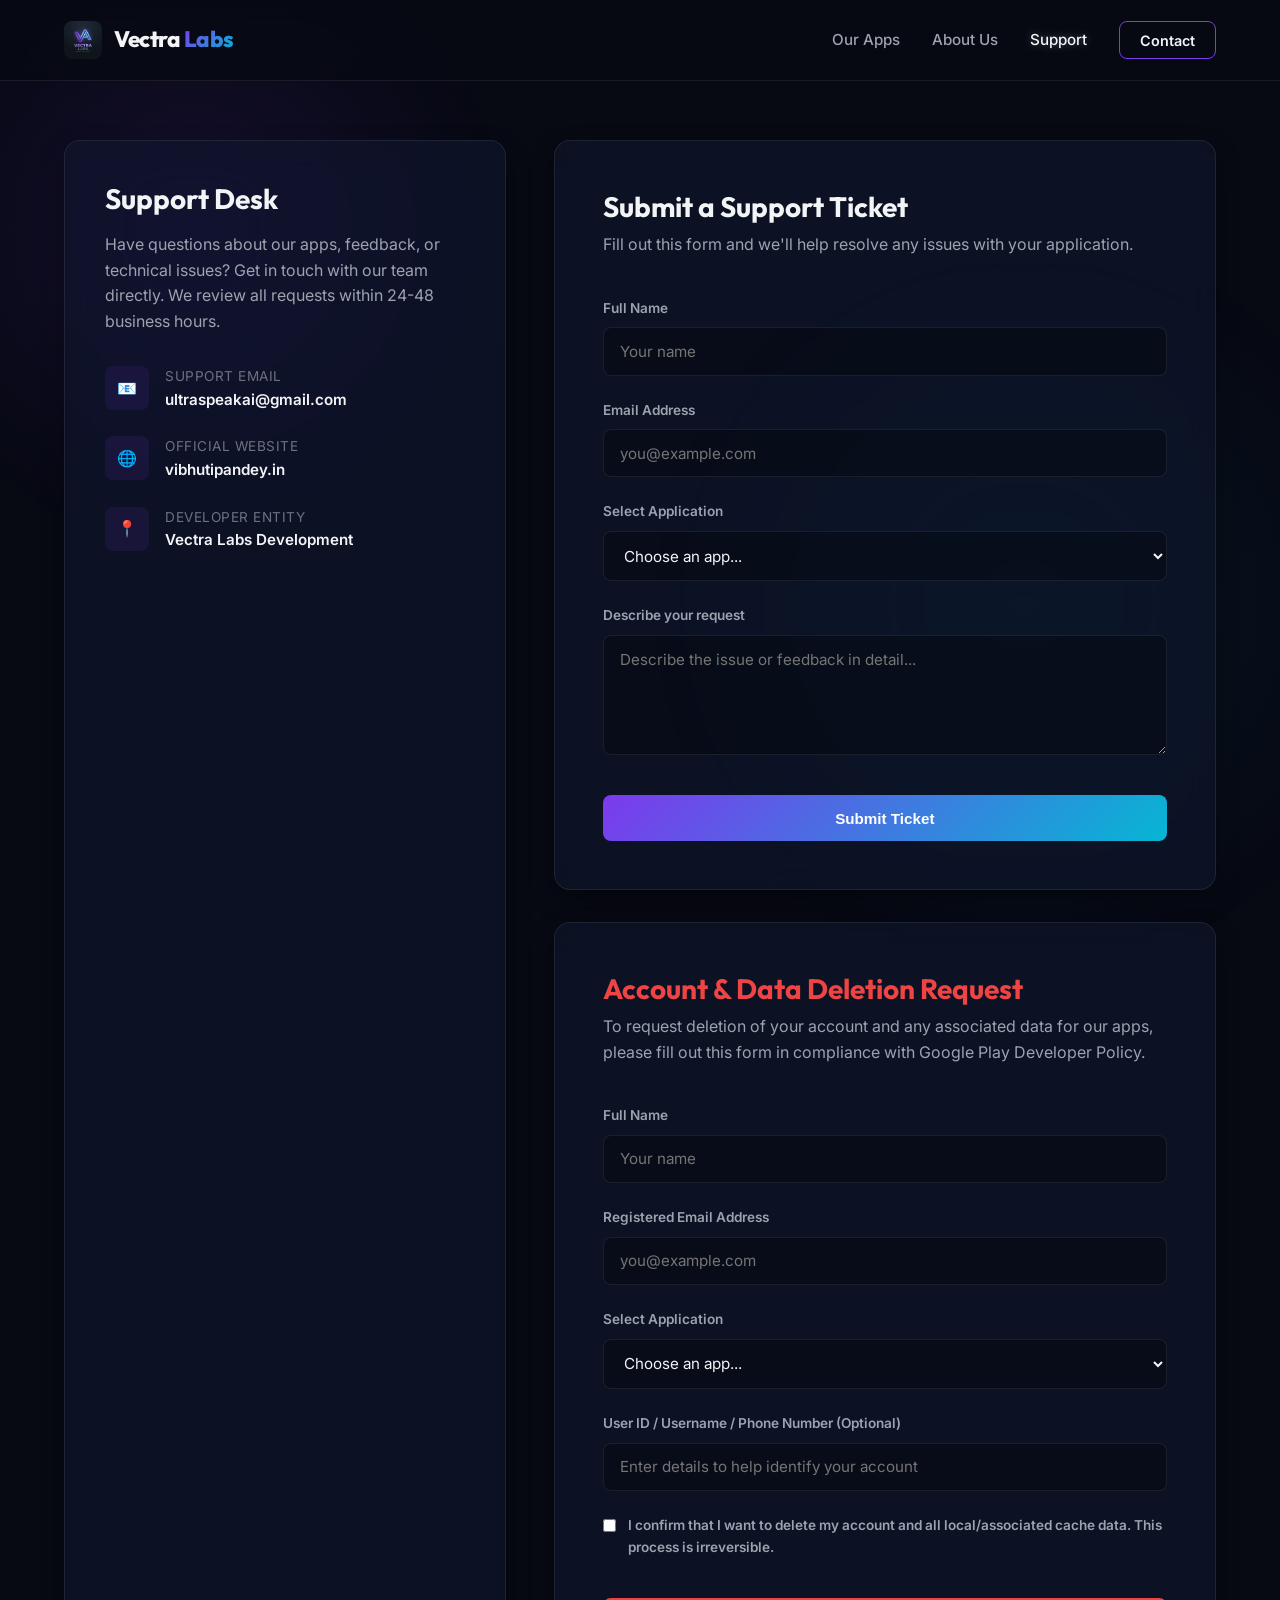
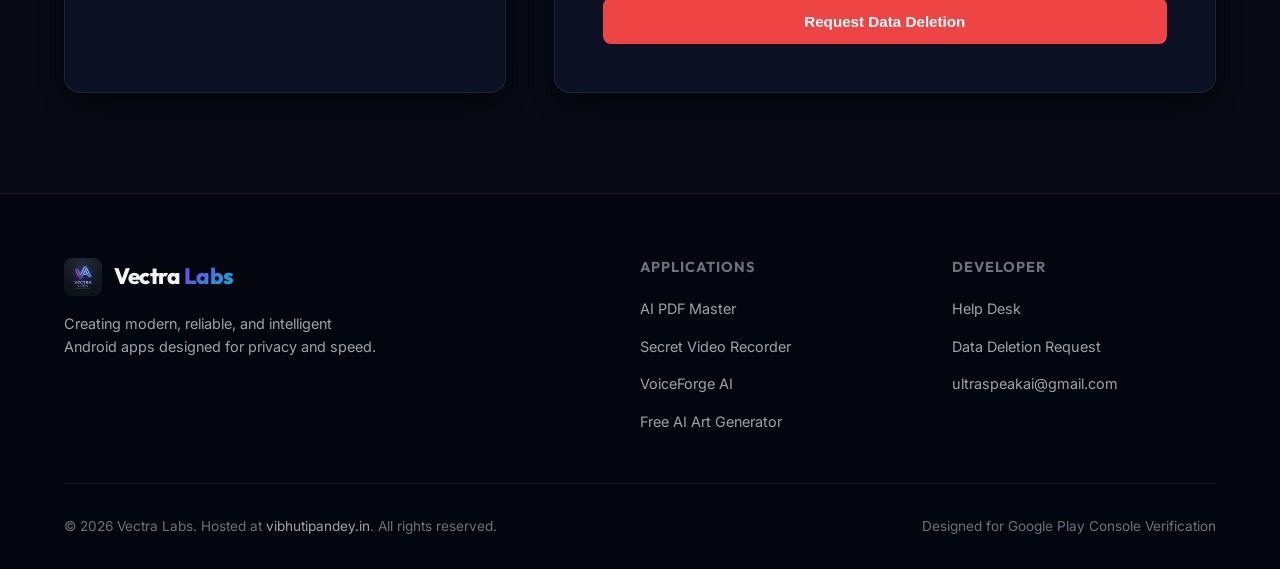
==== contact.html @ c5976eaf "Initial commit of developer webpage" ====
<!DOCTYPE html>
<html lang="en">
<head>
  <meta charset="UTF-8">
  <meta name="viewport" content="width=device-width, initial-scale=1.0">
  <title>Developer Support & Data Deletion | Vectra Labs</title>
  <meta name="description" content="Contact Vectra Labs developer support desk. Submit support requests or account data deletion requests for our Android applications.">
  
  <!-- CSS Stylesheet -->
  <link rel="stylesheet" href="css/style.css">
  <link rel="icon" type="image/png" href="assets/logo.png">
</head>
<body>

  <!-- Navigation Header -->
  <header class="header">
    <div class="container header-container">
      <a href="index.html" class="logo-link">
        <img src="assets/logo.png" alt="Vectra Labs Logo" class="logo-img">
        <div class="logo-text">Vectra <span>Labs</span></div>
      </a>
      
      <button class="menu-toggle" id="menuToggle" aria-label="Toggle Navigation Menu">☰</button>
      
      <ul class="nav-menu" id="navMenu">
        <li><a href="index.html#apps" class="nav-link">Our Apps</a></li>
        <li><a href="index.html#about" class="nav-link">About Us</a></li>
        <li><a href="contact.html" class="nav-link active">Support</a></li>
        <li><a href="contact.html" class="cta-button cta-outline">Contact</a></li>
      </ul>
    </div>
  </header>

  <!-- Support Page Container -->
  <main class="legal-page">
    <div class="container">
      
      <div class="contact-grid">
        
        <!-- Left Side: Contact Info -->
        <section class="contact-info-card glass">
          <h2 class="contact-info-title">Support Desk</h2>
          <p class="contact-info-desc">Have questions about our apps, feedback, or technical issues? Get in touch with our team directly. We review all requests within 24-48 business hours.</p>
          
          <div class="contact-details">
            <div class="contact-item">
              <div class="contact-icon">📧</div>
              <div>
                <div class="contact-label">Support Email</div>
                <div class="contact-value"><a href="mailto:ultraspeakai@gmail.com">ultraspeakai@gmail.com</a></div>
              </div>
            </div>
            
            <div class="contact-item">
              <div class="contact-icon">🌐</div>
              <div>
                <div class="contact-label">Official Website</div>
                <div class="contact-value"><a href="index.html">vibhutipandey.in</a></div>
              </div>
            </div>
            
            <div class="contact-item">
              <div class="contact-icon">📍</div>
              <div>
                <div class="contact-label">Developer Entity</div>
                <div class="contact-value">Vectra Labs Development</div>
              </div>
            </div>
          </div>
        </section>

        <!-- Right Side: Forms -->
        <div>
          <!-- Support Request Form -->
          <section class="form-card glass" style="margin-bottom: 2rem;">
            <h2 class="form-title">Submit a Support Ticket</h2>
            <p class="form-desc">Fill out this form and we'll help resolve any issues with your application.</p>
            
            <form id="supportForm" novalidate>
              <div class="form-group">
                <label for="supportName" class="form-label">Full Name</label>
                <input type="text" id="supportName" class="form-input" placeholder="Your name" required>
              </div>
              
              <div class="form-group">
                <label for="supportEmail" class="form-label">Email Address</label>
                <input type="email" id="supportEmail" class="form-input" placeholder="you@example.com" required>
              </div>
              
              <div class="form-group">
                <label for="supportApp" class="form-label">Select Application</label>
                <select id="supportApp" class="form-select" required>
                  <option value="" disabled selected>Choose an app...</option>
                  <option value="ai-pdf-master">AI PDF Master</option>
                  <option value="secret-video-recorder">Secret Video Recorder</option>
                  <option value="voiceforge-ai">VoiceForge AI</option>
                  <option value="free-ai-art-generator">Free AI Art Generator</option>
                </select>
              </div>
              
              <div class="form-group">
                <label for="supportMessage" class="form-label">Describe your request</label>
                <textarea id="supportMessage" class="form-textarea" placeholder="Describe the issue or feedback in detail..." required></textarea>
              </div>
              
              <button type="submit" class="cta-button cta-solid submit-btn">Submit Ticket</button>
            </form>
          </section>

          <!-- Account/Data Deletion Request Form -->
          <section class="form-card glass" id="deletion">
            <h2 class="form-title" style="color: var(--error);">Account & Data Deletion Request</h2>
            <p class="form-desc">To request deletion of your account and any associated data for our apps, please fill out this form in compliance with Google Play Developer Policy.</p>
            
            <form id="deletionForm" novalidate>
              <div class="form-group">
                <label for="deleteName" class="form-label">Full Name</label>
                <input type="text" id="deleteName" class="form-input" placeholder="Your name" required>
              </div>
              
              <div class="form-group">
                <label for="deleteEmail" class="form-label">Registered Email Address</label>
                <input type="email" id="deleteEmail" class="form-input" placeholder="you@example.com" required>
              </div>
              
              <div class="form-group">
                <label for="deleteApp" class="form-label">Select Application</label>
                <select id="deleteApp" class="form-select" required>
                  <option value="" disabled selected>Choose an app...</option>
                  <option value="ai-pdf-master">AI PDF Master</option>
                  <option value="secret-video-recorder">Secret Video Recorder</option>
                  <option value="voiceforge-ai">VoiceForge AI</option>
                  <option value="free-ai-art-generator">Free AI Art Generator</option>
                </select>
              </div>
              
              <div class="form-group">
                <label for="deleteMessage" class="form-label">User ID / Username / Phone Number (Optional)</label>
                <input type="text" id="deleteMessage" class="form-input" placeholder="Enter details to help identify your account">
              </div>

              <div class="form-group" style="flex-direction: row; align-items: flex-start; gap: 0.75rem;">
                <input type="checkbox" id="deleteConfirm" style="margin-top: 0.25rem;" required>
                <label for="deleteConfirm" class="form-label" style="cursor: pointer;">I confirm that I want to delete my account and all local/associated cache data. This process is irreversible.</label>
              </div>
              
              <button type="submit" class="cta-button cta-solid submit-btn" style="background: var(--error);">Request Data Deletion</button>
            </form>
          </section>

        </div>

      </div>

    </div>
  </main>

  <!-- Toast Notification Container -->
  <div class="toast-container" id="toastContainer"></div>

  <!-- Footer -->
  <footer class="footer">
    <div class="container">
      <div class="footer-grid">
        <div class="footer-brand">
          <a href="index.html" class="logo-link">
            <img src="assets/logo.png" alt="Vectra Labs Logo" class="logo-img">
            <div class="logo-text">Vectra <span>Labs</span></div>
          </a>
          <p class="footer-desc">Creating modern, reliable, and intelligent Android apps designed for privacy and speed.</p>
        </div>
        <div>
          <h4 class="footer-nav-title">Applications</h4>
          <ul class="footer-links">
            <li><a href="index.html#apps" class="footer-link">AI PDF Master</a></li>
            <li><a href="index.html#apps" class="footer-link">Secret Video Recorder</a></li>
            <li><a href="index.html#apps" class="footer-link">VoiceForge AI</a></li>
            <li><a href="index.html#apps" class="footer-link">Free AI Art Generator</a></li>
          </ul>
        </div>
        <div>
          <h4 class="footer-nav-title">Developer</h4>
          <ul class="footer-links">
            <li><a href="contact.html" class="footer-link">Help Desk</a></li>
            <li><a href="contact.html#deletion" class="footer-link">Data Deletion Request</a></li>
            <li><a href="mailto:ultraspeakai@gmail.com" class="footer-link">ultraspeakai@gmail.com</a></li>
          </ul>
        </div>
      </div>
      <div class="footer-bottom">
        <div class="footer-copyright">&copy; 2026 Vectra Labs. Hosted at <a href="https://vibhutipandey.in">vibhutipandey.in</a>. All rights reserved.</div>
        <div class="footer-legal">Designed for Google Play Console Verification</div>
      </div>
    </div>
  </footer>

  <!-- JS Logic -->
  <script src="js/main.js"></script>
</body>
</html>
---- css/style.css ----
/* ==========================================================================
   DEVELOPER WEBPAGE STYLESHEET - VECTRA LABS (vibhutipandey.in)
   ========================================================================== */

/* Custom Typography Import */
@import url('https://fonts.googleapis.com/css2?family=Inter:wght@300;400;500;600;700&family=Outfit:wght@400;500;600;700;800&display=swap');

/* CSS Custom Properties (Design System Tokens) */
:root {
  /* Color Palette */
  --bg-main: #070913;
  --bg-surface: rgba(17, 22, 40, 0.7);
  --bg-surface-hover: rgba(26, 33, 58, 0.8);
  --border-color: rgba(255, 255, 255, 0.08);
  --border-color-hover: rgba(255, 255, 255, 0.15);
  
  --primary: #7c3aed; /* Violet */
  --primary-glow: rgba(124, 58, 237, 0.4);
  --secondary: #06b6d4; /* Cyan */
  --secondary-glow: rgba(6, 182, 212, 0.4);
  
  --text-primary: #f3f4f6;
  --text-secondary: #9ca3af;
  --text-muted: #6b7280;
  
  --success: #10b981;
  --error: #ef4444;
  
  /* Fonts */
  --font-heading: 'Outfit', 'Inter', system-ui, sans-serif;
  --font-body: 'Inter', system-ui, sans-serif;
  
  /* Transitions */
  --transition-fast: 0.2s cubic-bezier(0.4, 0, 0.2, 1);
  --transition-normal: 0.3s cubic-bezier(0.4, 0, 0.2, 1);
  
  /* Shadows */
  --shadow-card: 0 10px 30px -10px rgba(0, 0, 0, 0.7);
  --shadow-glow: 0 0 30px 0px var(--primary-glow);
}

/* ==========================================================================
   Base Styles & Reset
   ========================================================================== */
*, *::before, *::after {
  box-sizing: border-box;
  margin: 0;
  padding: 0;
}

html {
  scroll-behavior: smooth;
  font-size: 16px;
}

body {
  background-color: var(--bg-main);
  color: var(--text-primary);
  font-family: var(--font-body);
  line-height: 1.6;
  overflow-x: hidden;
  -webkit-font-smoothing: antialiased;
  -moz-osx-font-smoothing: grayscale;
}

/* Ambient Radial Glow Backdrops */
body::before {
  content: '';
  position: fixed;
  top: -10%;
  left: -10%;
  width: 50vw;
  height: 50vw;
  background: radial-gradient(circle, rgba(124, 58, 237, 0.12) 0%, rgba(0, 0, 0, 0) 70%);
  z-index: -2;
  pointer-events: none;
}

body::after {
  content: '';
  position: fixed;
  bottom: -10%;
  right: -10%;
  width: 60vw;
  height: 60vw;
  background: radial-gradient(circle, rgba(6, 182, 212, 0.08) 0%, rgba(0, 0, 0, 0) 70%);
  z-index: -1;
  pointer-events: none;
}

a {
  color: inherit;
  text-decoration: none;
  transition: var(--transition-fast);
}

img {
  max-width: 100%;
  height: auto;
  display: block;
}

/* Custom Scrollbar */
::-webkit-scrollbar {
  width: 8px;
}

::-webkit-scrollbar-track {
  background: var(--bg-main);
}

::-webkit-scrollbar-thumb {
  background: rgba(124, 58, 237, 0.3);
  border-radius: 4px;
}

::-webkit-scrollbar-thumb:hover {
  background: var(--primary);
}

/* ==========================================================================
   Typography
   ========================================================================== */
h1, h2, h3, h4, h5, h6 {
  font-family: var(--font-heading);
  font-weight: 700;
  line-height: 1.25;
  color: var(--text-primary);
}

/* ==========================================================================
   Layout Containers
   ========================================================================== */
.container {
  width: 100%;
  max-width: 1200px;
  margin-left: auto;
  margin-right: auto;
  padding-left: 1.5rem;
  padding-right: 1.5rem;
}

/* ==========================================================================
   Glassmorphism Styles
   ========================================================================== */
.glass {
  background: var(--bg-surface);
  backdrop-filter: blur(16px) saturate(180%);
  -webkit-backdrop-filter: blur(16px) saturate(180%);
  border: 1px solid var(--border-color);
  box-shadow: var(--shadow-card);
}

.glass-interactive:hover {
  background: var(--bg-surface-hover);
  border-color: var(--border-color-hover);
  transform: translateY(-4px);
  box-shadow: 0 15px 35px -8px rgba(0, 0, 0, 0.8), 0 0 20px 0 rgba(124, 58, 237, 0.15);
}

/* ==========================================================================
   Navigation Header
   ========================================================================== */
.header {
  position: fixed;
  top: 0;
  left: 0;
  width: 100%;
  z-index: 100;
  border-bottom: 1px solid var(--border-color);
  background: rgba(7, 9, 19, 0.8);
  backdrop-filter: blur(12px);
  -webkit-backdrop-filter: blur(12px);
  transition: var(--transition-normal);
}

.header-container {
  display: flex;
  justify-content: space-between;
  align-items: center;
  height: 80px;
}

.logo-link {
  display: flex;
  align-items: center;
  gap: 0.75rem;
  font-family: var(--font-heading);
  font-size: 1.4rem;
  font-weight: 800;
  letter-spacing: -0.5px;
}

.logo-img {
  width: 38px;
  height: 38px;
  border-radius: 8px;
}

.logo-text span {
  background: linear-gradient(135deg, var(--primary) 0%, var(--secondary) 100%);
  -webkit-background-clip: text;
  -webkit-text-fill-color: transparent;
}

.nav-menu {
  display: flex;
  align-items: center;
  gap: 2rem;
  list-style: none;
}

.nav-link {
  font-size: 0.95rem;
  font-weight: 500;
  color: var(--text-secondary);
}

.nav-link:hover, .nav-link.active {
  color: var(--text-primary);
  text-shadow: 0 0 10px rgba(255, 255, 255, 0.3);
}

.cta-button {
  padding: 0.6rem 1.25rem;
  border-radius: 8px;
  font-size: 0.9rem;
  font-weight: 600;
  cursor: pointer;
  transition: var(--transition-fast);
}

.cta-outline {
  border: 1px solid var(--primary);
  color: var(--text-primary);
  background: transparent;
}

.cta-outline:hover {
  background: var(--primary);
  box-shadow: 0 0 15px var(--primary-glow);
}

.cta-solid {
  background: linear-gradient(135deg, var(--primary) 0%, var(--secondary) 100%);
  color: #fff;
  border: none;
}

.cta-solid:hover {
  transform: translateY(-2px);
  box-shadow: 0 8px 20px rgba(124, 58, 237, 0.4);
}

/* Mobile Menu Toggle */
.menu-toggle {
  display: none;
  background: transparent;
  border: none;
  color: var(--text-primary);
  font-size: 1.5rem;
  cursor: pointer;
}

/* ==========================================================================
   Hero Section
   ========================================================================== */
.hero {
  padding-top: 160px;
  padding-bottom: 80px;
  text-align: center;
  position: relative;
}

.badge {
  display: inline-flex;
  align-items: center;
  padding: 0.4rem 1rem;
  border-radius: 20px;
  font-size: 0.85rem;
  font-weight: 600;
  background: rgba(124, 58, 237, 0.1);
  border: 1px solid rgba(124, 58, 237, 0.2);
  color: var(--text-primary);
  margin-bottom: 1.5rem;
}

.badge span {
  color: var(--secondary);
  margin-left: 0.25rem;
}

.hero-title {
  font-size: 3.5rem;
  letter-spacing: -1.5px;
  margin-bottom: 1.5rem;
  font-weight: 800;
  line-height: 1.1;
}

.hero-title span {
  background: linear-gradient(135deg, #a78bfa 0%, #22d3ee 100%);
  -webkit-background-clip: text;
  -webkit-text-fill-color: transparent;
}

.hero-description {
  max-width: 650px;
  margin-left: auto;
  margin-right: auto;
  font-size: 1.15rem;
  color: var(--text-secondary);
  margin-bottom: 2.5rem;
}

.hero-actions {
  display: flex;
  justify-content: center;
  gap: 1rem;
}

/* ==========================================================================
   App Catalog (Grid Section)
   ========================================================================== */
.catalog-section {
  padding-top: 60px;
  padding-bottom: 100px;
}

.section-header {
  text-align: center;
  margin-bottom: 4rem;
}

.section-title {
  font-size: 2.25rem;
  letter-spacing: -0.5px;
  margin-bottom: 0.75rem;
}

.section-subtitle {
  color: var(--text-secondary);
  max-width: 500px;
  margin-left: auto;
  margin-right: auto;
  font-size: 1rem;
}

/* Filter Controls */
.filter-container {
  display: flex;
  justify-content: center;
  gap: 0.75rem;
  margin-bottom: 3rem;
  flex-wrap: wrap;
}

.filter-btn {
  padding: 0.5rem 1.25rem;
  border-radius: 20px;
  font-size: 0.85rem;
  font-weight: 600;
  background: rgba(255, 255, 255, 0.03);
  border: 1px solid var(--border-color);
  color: var(--text-secondary);
  cursor: pointer;
  transition: var(--transition-fast);
}

.filter-btn:hover {
  border-color: var(--border-color-hover);
  color: var(--text-primary);
}

.filter-btn.active {
  background: var(--primary);
  border-color: var(--primary);
  color: #fff;
  box-shadow: 0 5px 15px rgba(124, 58, 237, 0.3);
}

/* Grid Layout */
.app-grid {
  display: grid;
  grid-template-columns: repeat(auto-fill, minmax(340px, 1fr));
  gap: 2rem;
}

/* Card Styling */
.app-card {
  border-radius: 16px;
  padding: 2.25rem;
  display: flex;
  flex-direction: column;
  height: 100%;
  transition: transform var(--transition-normal), border-color var(--transition-normal), box-shadow var(--transition-normal);
}

.app-card-header {
  display: flex;
  align-items: center;
  gap: 1.25rem;
  margin-bottom: 1.5rem;
}

.app-icon {
  width: 64px;
  height: 64px;
  border-radius: 14px;
  object-fit: cover;
  box-shadow: 0 4px 12px rgba(0, 0, 0, 0.4);
}

.app-meta {
  display: flex;
  flex-direction: column;
  gap: 0.25rem;
}

.app-name {
  font-size: 1.3rem;
  font-weight: 700;
  line-height: 1.2;
}

.app-category {
  font-size: 0.75rem;
  font-weight: 700;
  text-transform: uppercase;
  letter-spacing: 1px;
  color: var(--secondary);
}

.app-description {
  font-size: 0.95rem;
  color: var(--text-secondary);
  margin-bottom: 1.5rem;
  flex-grow: 1;
}

.app-features-list {
  list-style: none;
  margin-bottom: 2rem;
  display: flex;
  flex-direction: column;
  gap: 0.6rem;
}

.app-features-list li {
  font-size: 0.85rem;
  color: var(--text-primary);
  display: flex;
  align-items: center;
  gap: 0.5rem;
}

.app-features-list li::before {
  content: '✓';
  color: var(--secondary);
  font-weight: bold;
}

.app-package {
  font-family: monospace;
  font-size: 0.75rem;
  color: var(--text-muted);
  background: rgba(0, 0, 0, 0.3);
  padding: 0.25rem 0.5rem;
  border-radius: 4px;
  display: inline-block;
  margin-bottom: 1.5rem;
  align-self: flex-start;
}

.app-actions {
  display: flex;
  flex-direction: column;
  gap: 0.75rem;
  margin-top: auto;
}

.playstore-btn {
  display: flex;
  align-items: center;
  justify-content: center;
  gap: 0.5rem;
  padding: 0.75rem;
  border-radius: 8px;
  font-weight: 600;
  font-size: 0.9rem;
  background: var(--text-primary);
  color: var(--bg-main);
  transition: var(--transition-fast);
}

.playstore-btn svg {
  width: 18px;
  height: 18px;
}

.playstore-btn:hover {
  background: #fff;
  transform: translateY(-2px);
  box-shadow: 0 5px 15px rgba(255, 255, 255, 0.1);
}

.legal-links {
  display: flex;
  justify-content: space-between;
  font-size: 0.8rem;
  color: var(--text-secondary);
  border-top: 1px solid var(--border-color);
  padding-top: 1rem;
  margin-top: 0.5rem;
}

.legal-links a:hover {
  color: var(--text-primary);
  text-decoration: underline;
}

/* ==========================================================================
   Legal & Text Content Page Layouts
   ========================================================================== */
.legal-page {
  padding-top: 140px;
  padding-bottom: 100px;
}

.legal-container {
  max-width: 800px;
  margin-left: auto;
  margin-right: auto;
  padding: 3rem;
  border-radius: 16px;
}

.legal-header {
  border-bottom: 1px solid var(--border-color);
  padding-bottom: 2rem;
  margin-bottom: 2rem;
}

.legal-title {
  font-size: 2.5rem;
  letter-spacing: -1px;
  margin-bottom: 0.5rem;
}

.legal-meta {
  font-size: 0.85rem;
  color: var(--text-muted);
}

.legal-content h2 {
  font-size: 1.5rem;
  margin-top: 2.5rem;
  margin-bottom: 1rem;
  border-bottom: 1px solid rgba(255, 255, 255, 0.05);
  padding-bottom: 0.4rem;
}

.legal-content p, .legal-content ul {
  font-size: 1rem;
  color: var(--text-secondary);
  margin-bottom: 1.25rem;
}

.legal-content ul {
  padding-left: 1.5rem;
}

.legal-content li {
  margin-bottom: 0.5rem;
}

/* ==========================================================================
   Support & Contact Pages
   ========================================================================== */
.contact-grid {
  display: grid;
  grid-template-columns: 1fr 1.5fr;
  gap: 3rem;
  align-items: start;
}

.contact-info-card {
  padding: 2.5rem;
  border-radius: 16px;
  height: 100%;
}

.contact-info-title {
  font-size: 1.75rem;
  margin-bottom: 1rem;
}

.contact-info-desc {
  color: var(--text-secondary);
  margin-bottom: 2rem;
}

.contact-details {
  display: flex;
  flex-direction: column;
  gap: 1.5rem;
}

.contact-item {
  display: flex;
  align-items: flex-start;
  gap: 1rem;
}

.contact-icon {
  width: 44px;
  height: 44px;
  border-radius: 8px;
  background: rgba(124, 58, 237, 0.1);
  display: flex;
  align-items: center;
  justify-content: center;
  color: var(--primary);
  flex-shrink: 0;
}

.contact-label {
  font-size: 0.85rem;
  color: var(--text-muted);
  text-transform: uppercase;
  letter-spacing: 0.5px;
}

.contact-value {
  font-size: 0.95rem;
  font-weight: 600;
  color: var(--text-primary);
}

/* Forms styling */
.form-card {
  padding: 3rem;
  border-radius: 16px;
}

.form-title {
  font-size: 1.75rem;
  margin-bottom: 0.5rem;
}

.form-desc {
  color: var(--text-secondary);
  margin-bottom: 2.5rem;
}

.form-group {
  margin-bottom: 1.5rem;
  display: flex;
  flex-direction: column;
  gap: 0.5rem;
}

.form-label {
  font-size: 0.85rem;
  font-weight: 600;
  color: var(--text-secondary);
}

.form-input, .form-textarea, .form-select {
  width: 100%;
  padding: 0.85rem 1rem;
  background: rgba(0, 0, 0, 0.3);
  border: 1px solid var(--border-color);
  border-radius: 8px;
  color: var(--text-primary);
  font-family: var(--font-body);
  font-size: 0.95rem;
  transition: var(--transition-fast);
}

.form-input:focus, .form-textarea:focus, .form-select:focus {
  outline: none;
  border-color: var(--primary);
  box-shadow: 0 0 10px rgba(124, 58, 237, 0.2);
}

.form-textarea {
  resize: vertical;
  min-height: 120px;
}

/* HTML5 Validation styling */
.form-input:user-invalid, .form-textarea:user-invalid {
  border-color: var(--error);
}

.form-input:user-valid, .form-textarea:user-valid {
  border-color: var(--success);
}

.submit-btn {
  width: 100%;
  padding: 0.9rem;
  border-radius: 8px;
  border: none;
  font-weight: 700;
  font-size: 0.95rem;
  cursor: pointer;
  margin-top: 1rem;
}

/* Toast Notifications */
.toast-container {
  position: fixed;
  bottom: 2rem;
  right: 2rem;
  z-index: 1000;
  display: flex;
  flex-direction: column;
  gap: 0.75rem;
}

.toast {
  padding: 1rem 1.5rem;
  border-radius: 8px;
  color: #fff;
  font-weight: 600;
  font-size: 0.9rem;
  display: flex;
  align-items: center;
  gap: 0.75rem;
  box-shadow: 0 10px 25px rgba(0, 0, 0, 0.5);
  animation: slideIn 0.3s cubic-bezier(0.16, 1, 0.3, 1) forwards;
}

.toast-success {
  background: var(--success);
}

.toast-error {
  background: var(--error);
}

@keyframes slideIn {
  from { transform: translateX(120%); opacity: 0; }
  to { transform: translateX(0); opacity: 1; }
}

/* ==========================================================================
   Footer
   ========================================================================== */
.footer {
  border-top: 1px solid var(--border-color);
  padding: 4rem 0 2rem;
  background: rgba(5, 7, 15, 0.95);
  position: relative;
  z-index: 10;
}

.footer-grid {
  display: grid;
  grid-template-columns: 2fr 1fr 1fr;
  gap: 3rem;
  margin-bottom: 3rem;
}

.footer-brand {
  display: flex;
  flex-direction: column;
  gap: 1rem;
}

.footer-desc {
  color: var(--text-secondary);
  font-size: 0.9rem;
  max-width: 320px;
}

.footer-nav-title {
  font-size: 0.9rem;
  text-transform: uppercase;
  letter-spacing: 1px;
  color: var(--text-muted);
  margin-bottom: 1.25rem;
}

.footer-links {
  list-style: none;
  display: flex;
  flex-direction: column;
  gap: 0.75rem;
}

.footer-link {
  font-size: 0.9rem;
  color: var(--text-secondary);
}

.footer-link:hover {
  color: var(--text-primary);
}

.footer-bottom {
  border-top: 1px solid rgba(255, 255, 255, 0.05);
  padding-top: 2rem;
  display: flex;
  justify-content: space-between;
  align-items: center;
  font-size: 0.85rem;
  color: var(--text-muted);
}

.footer-copyright a {
  color: var(--text-secondary);
}

.footer-copyright a:hover {
  color: var(--text-primary);
  text-decoration: underline;
}

/* ==========================================================================
   Responsive Breakpoints
   ========================================================================== */
@media (max-width: 992px) {
  .contact-grid {
    grid-template-columns: 1fr;
    gap: 2rem;
  }
}

@media (max-width: 768px) {
  .hero-title {
    font-size: 2.75rem;
  }
  
  .menu-toggle {
    display: block;
  }
  
  .nav-menu {
    position: fixed;
    top: 80px;
    left: 0;
    width: 100%;
    background: rgba(7, 9, 19, 0.98);
    backdrop-filter: blur(16px);
    border-bottom: 1px solid var(--border-color);
    flex-direction: column;
    padding: 2rem;
    gap: 1.5rem;
    transform: translateY(-120%);
    opacity: 0;
    pointer-events: none;
    transition: var(--transition-normal);
  }
  
  .nav-menu.active {
    transform: translateY(0);
    opacity: 1;
    pointer-events: all;
  }
  
  .footer-grid {
    grid-template-columns: 1fr;
    gap: 2rem;
  }
  
  .footer-bottom {
    flex-direction: column;
    gap: 1rem;
    text-align: center;
  }
  
  .legal-container {
    padding: 1.5rem;
  }
  
  .legal-title {
    font-size: 2rem;
  }
}
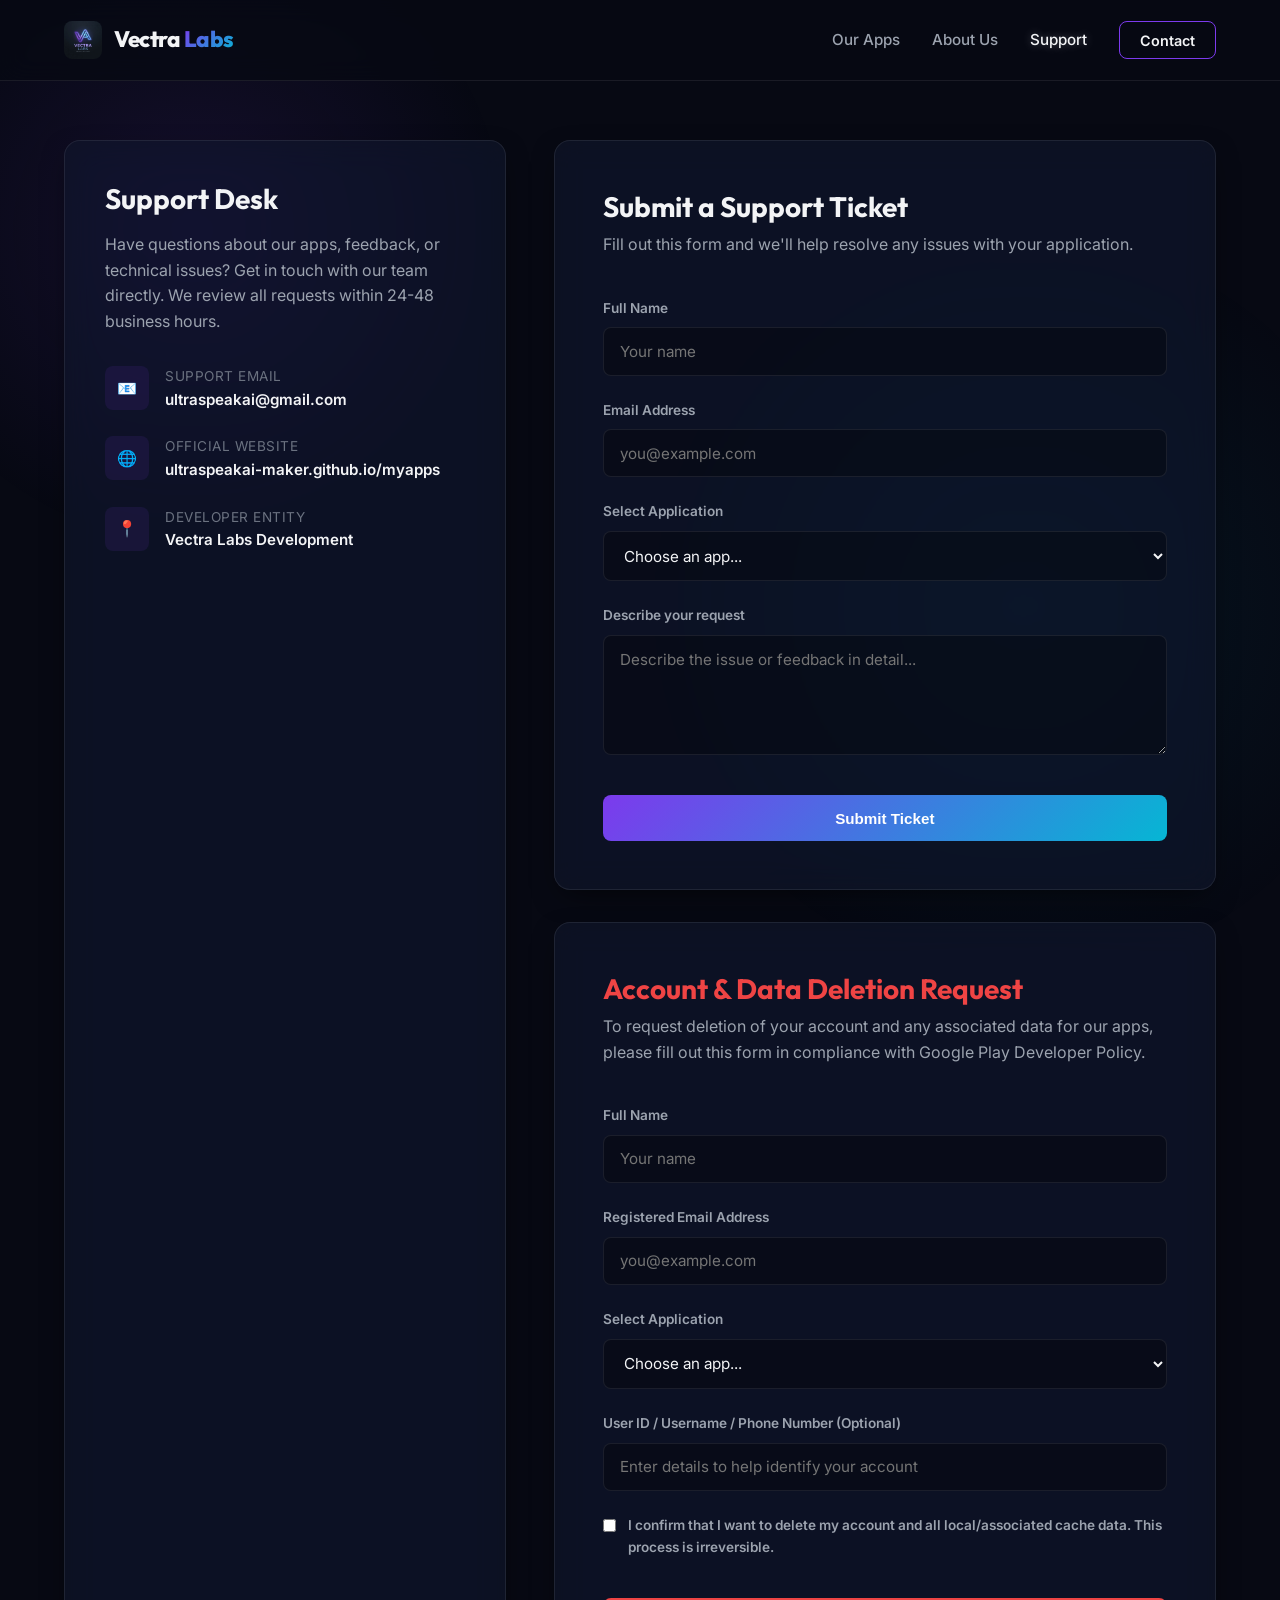
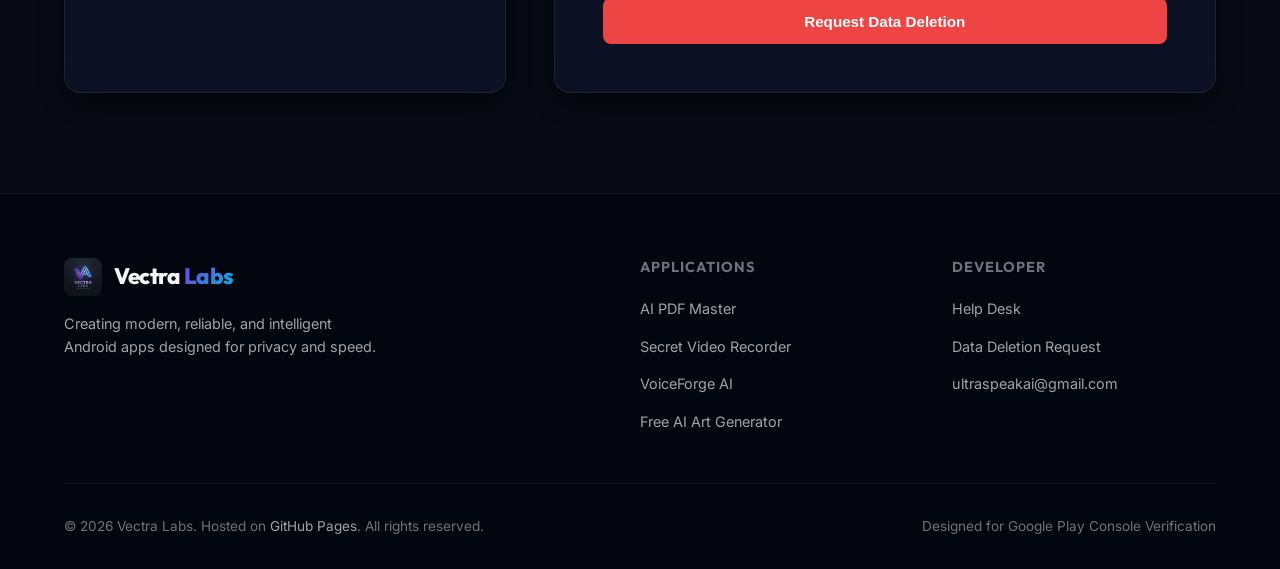
==== commit 0b702236: "Replace custom domain references with free GitHub Pages URLs" ====
--- a/contact.html
+++ b/contact.html
@@ -55,7 +55,7 @@
               <div class="contact-icon">🌐</div>
               <div>
                 <div class="contact-label">Official Website</div>
-                <div class="contact-value"><a href="index.html">vibhutipandey.in</a></div>
+                <div class="contact-value"><a href="index.html">ultraspeakai-maker.github.io/myapps</a></div>
               </div>
             </div>
             
@@ -188,7 +188,7 @@
         </div>
       </div>
       <div class="footer-bottom">
-        <div class="footer-copyright">&copy; 2026 Vectra Labs. Hosted at <a href="https://vibhutipandey.in">vibhutipandey.in</a>. All rights reserved.</div>
+        <div class="footer-copyright">&copy; 2026 Vectra Labs. Hosted on <a href="https://ultraspeakai-maker.github.io/myapps/">GitHub Pages</a>. All rights reserved.</div>
         <div class="footer-legal">Designed for Google Play Console Verification</div>
       </div>
     </div>
--- a/css/style.css
+++ b/css/style.css
@@ -1,5 +1,5 @@
 /* ==========================================================================
-   DEVELOPER WEBPAGE STYLESHEET - VECTRA LABS (vibhutipandey.in)
+   DEVELOPER WEBPAGE STYLESHEET - VECTRA LABS (GitHub Pages)
    ========================================================================== */
 
 /* Custom Typography Import */
